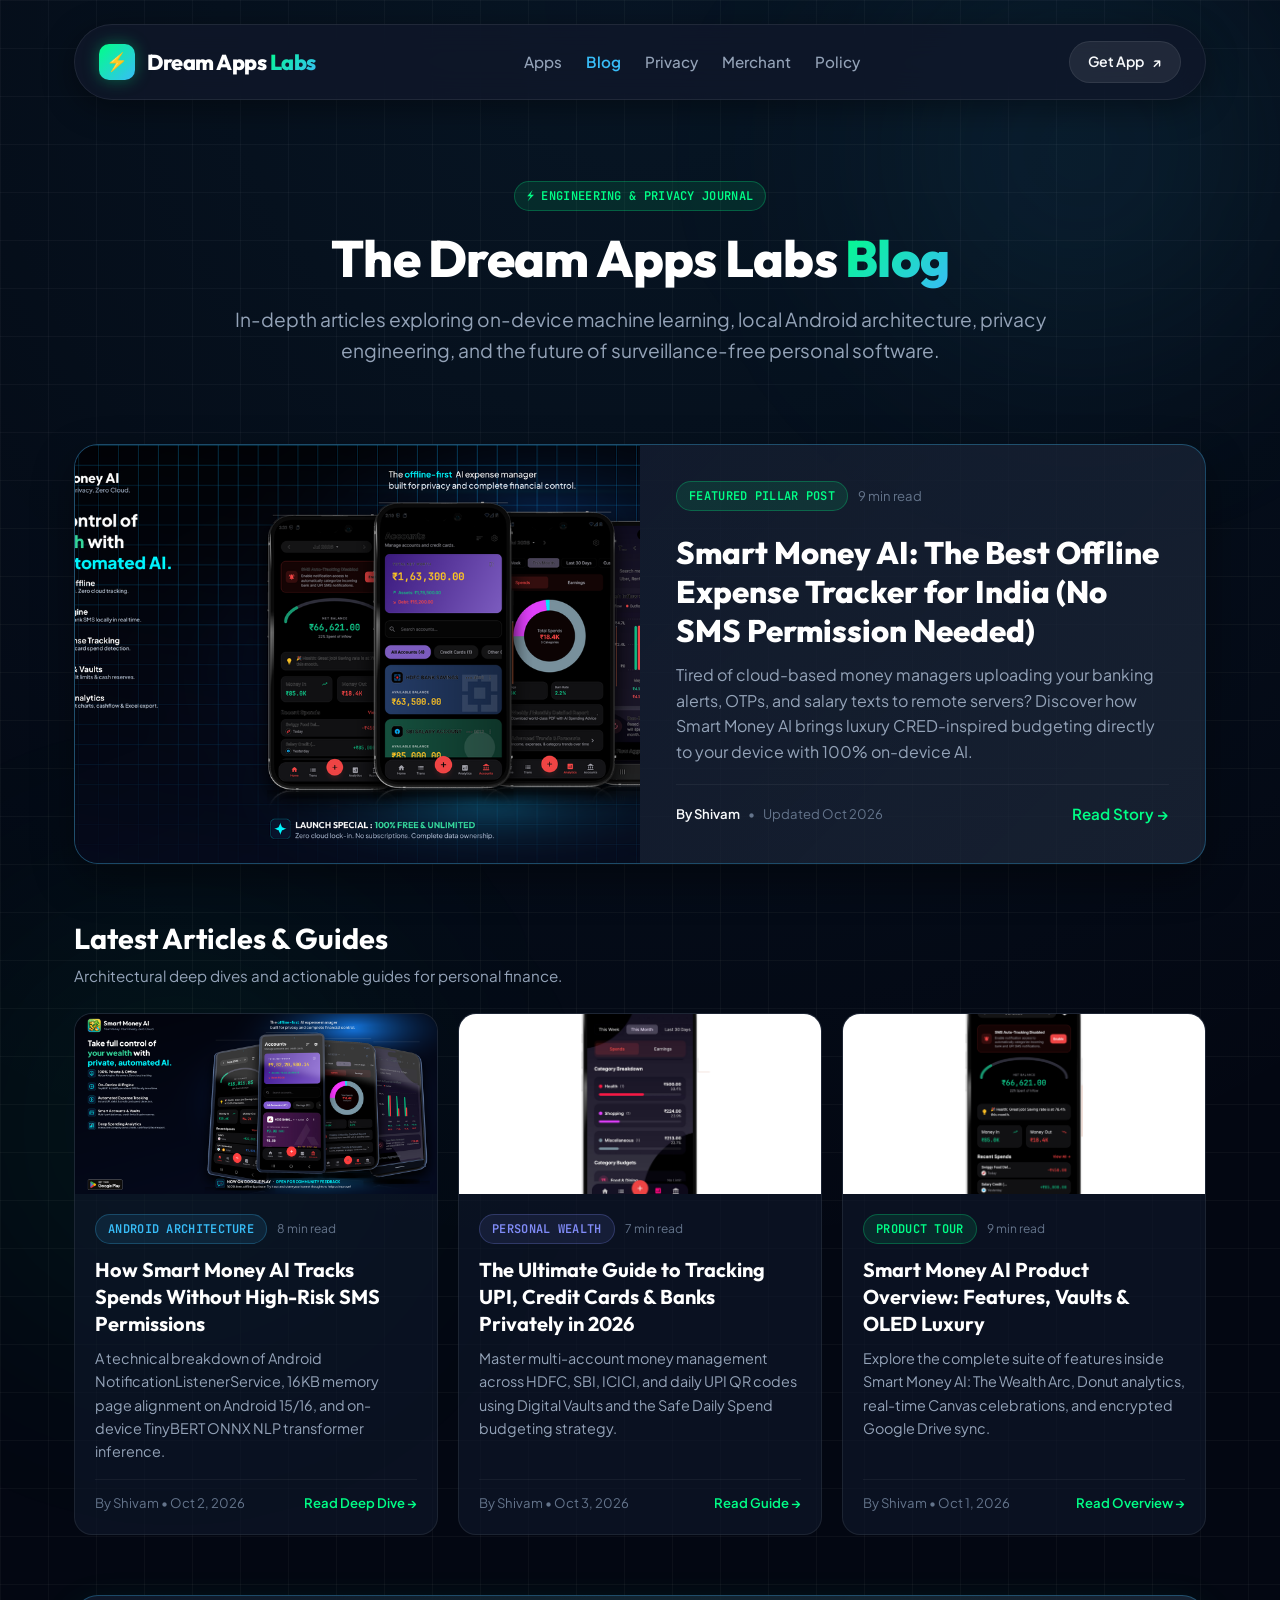
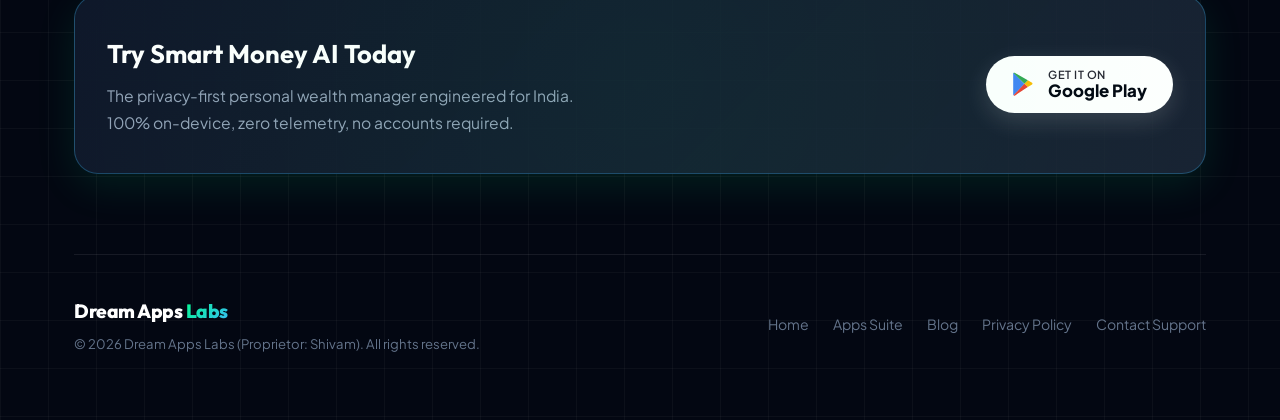
==== docs/blog/index.html @ 3242a73e "feat: add SEO blog hub, high-ranking pillar articles, and search sitemap for Smart Money AI" ====
<!DOCTYPE html>
<html lang="en">
<head>
    <meta charset="UTF-8">
    <meta name="viewport" content="width=device-width, initial-scale=1.0">
    <title>Blog & Technical Insights | Dream Apps Labs</title>
    <meta name="description" content="Engineering deep dives, on-device AI tutorials, personal finance guides, and mobile privacy insights from the makers of Smart Money AI at Dream Apps Labs.">
    <meta name="keywords" content="dream apps labs blog, smart money ai blog, offline expense tracker guide, on-device ai android, upi tracking privacy, personal finance india">
    <link rel="canonical" href="https://dreamappslabs.space/blog/">

    <!-- Open Graph -->
    <meta property="og:site_name" content="Dream Apps Labs">
    <meta property="og:type" content="website">
    <meta property="og:url" content="https://dreamappslabs.space/blog/">
    <meta property="og:title" content="Dream Apps Labs Blog — Privacy, AI & Personal Wealth Engineering">
    <meta property="og:description" content="Read our latest insights on on-device machine learning, zero-cloud Android utility architecture, and tracking money without surveillance.">
    <meta property="og:image" content="https://dreamappslabs.space/assets/og_banner_1200x630.png">
    <meta property="og:image:width" content="1200">
    <meta property="og:image:height" content="630">

    <!-- Twitter / X -->
    <meta name="twitter:card" content="summary_large_image">
    <meta name="twitter:title" content="Dream Apps Labs Blog — Privacy & Engineering Insights">
    <meta name="twitter:description" content="Explore on-device AI, financial privacy, and zero-cloud architecture from Dream Apps Labs.">
    <meta name="twitter:image" content="https://dreamappslabs.space/assets/og_banner_1200x630.png">

    <!-- Favicons -->
    <link rel="icon" type="image/png" sizes="32x32" href="../assets/app_icon_512.png">
    <link rel="icon" type="image/png" sizes="192x192" href="../assets/app_icon_512.png">
    <link rel="apple-touch-icon" sizes="180x180" href="../assets/app_icon_512.png">
    <meta name="theme-color" content="#030712">

    <!-- Fonts -->
    <link rel="preconnect" href="https://fonts.googleapis.com">
    <link rel="preconnect" href="https://fonts.gstatic.com" crossorigin>
    <link href="https://fonts.googleapis.com/css2?family=JetBrains+Mono:wght@400;600;700&family=Outfit:wght@400;500;600;700;800&family=Plus+Jakarta+Sans:wght@300;400;500;600;700&display=swap" rel="stylesheet">
    
    <link rel="stylesheet" href="../assets/blog.css">

    <!-- Structured Data -->
    <script type="application/ld+json">
    {
      "@context": "https://schema.org",
      "@type": "Blog",
      "name": "Dream Apps Labs Insights & Engineering Blog",
      "url": "https://dreamappslabs.space/blog/",
      "description": "Engineering deep dives, on-device AI tutorials, personal finance guides, and mobile privacy insights from the makers of Smart Money AI at Dream Apps Labs.",
      "publisher": {
        "@type": "Organization",
        "name": "Dream Apps Labs",
        "url": "https://dreamappslabs.space/",
        "logo": {
          "@type": "ImageObject",
          "url": "https://dreamappslabs.space/assets/app_icon_512.png"
        }
      },
      "blogPost": [
        {
          "@type": "BlogPosting",
          "headline": "Smart Money AI: The Best Offline Expense Tracker App in India (No SMS Permission Needed)",
          "url": "https://dreamappslabs.space/blog/smart-money-ai-best-offline-expense-tracker-india.html",
          "datePublished": "2026-10-01T10:00:00+05:30"
        },
        {
          "@type": "BlogPosting",
          "headline": "How Smart Money AI Tracks Spends Without High-Risk SMS Permissions",
          "url": "https://dreamappslabs.space/blog/how-smart-money-ai-tracks-expenses-without-sms-permission.html",
          "datePublished": "2026-10-02T11:00:00+05:30"
        },
        {
          "@type": "BlogPosting",
          "headline": "The Ultimate Guide to Tracking UPI, Credit Card & Bank Expenses Privately in 2026",
          "url": "https://dreamappslabs.space/blog/guide-to-tracking-upi-credit-card-expenses-privately.html",
          "datePublished": "2026-10-03T14:00:00+05:30"
        }
      ]
    }
    </script>
</head>
<body>

    <div class="ambient-glow-1"></div>
    <div class="ambient-glow-2"></div>

    <div class="container">
        
        <!-- Header Navigation -->
        <header class="site-header">
            <a href="../" class="brand-container">
                <div class="brand-icon">⚡</div>
                <div class="logo">Dream Apps<span> Labs</span></div>
            </a>

            <nav class="nav-links">
                <a href="../#apps">Apps</a>
                <a href="./" class="active">Blog</a>
                <a href="../#philosophy">Privacy</a>
                <a href="../#compliance">Merchant</a>
                <a href="../policy/smart-money/privacy-policy.html">Policy</a>
            </nav>

            <a href="https://play.google.com/store/apps/details?id=com.expensemanagerai" target="_blank" rel="noopener noreferrer" class="header-btn">
                <span>Get App</span>
                <span>↗</span>
            </a>
        </header>

        <!-- Blog Hero Section -->
        <section class="blog-hub-hero">
            <div class="pill pill-emerald" style="margin-bottom: 18px;">
                <span>⚡ Engineering & Privacy Journal</span>
            </div>
            <h1>The Dream Apps Labs <span>Blog</span></h1>
            <p>
                In-depth articles exploring on-device machine learning, local Android architecture, privacy engineering, and the future of surveillance-free personal software.
            </p>
        </section>

        <!-- Featured Flagship Post -->
        <a href="smart-money-ai-best-offline-expense-tracker-india.html" class="featured-article-card">
            <img src="../assets/blog/blog_hero_privacy_expense_tracker.png" alt="Smart Money AI - The Best Offline Expense Tracker" class="featured-card-img">
            <div class="featured-card-body">
                <div style="display: flex; gap: 10px; align-items: center; margin-bottom: 8px;">
                    <span class="pill pill-emerald">Featured Pillar Post</span>
                    <span style="font-size: 0.82rem; color: var(--text-muted);">9 min read</span>
                </div>
                <h2 class="featured-card-title">Smart Money AI: The Best Offline Expense Tracker for India (No SMS Permission Needed)</h2>
                <p class="featured-card-snippet">
                    Tired of cloud-based money managers uploading your banking alerts, OTPs, and salary texts to remote servers? Discover how Smart Money AI brings luxury CRED-inspired budgeting directly to your device with 100% on-device AI.
                </p>
                <div class="blog-card-footer" style="padding-top: 16px;">
                    <div style="display: flex; align-items: center; gap: 8px;">
                        <span style="color: var(--text-primary); font-weight: 600;">By Shivam</span>
                        <span>•</span>
                        <span>Updated Oct 2026</span>
                    </div>
                    <span class="read-more-link" style="font-size: 0.95rem;">Read Story →</span>
                </div>
            </div>
        </a>

        <!-- Latest Articles Grid -->
        <div style="margin-bottom: 24px;">
            <h3 style="font-family: 'Outfit', sans-serif; font-size: 1.8rem; font-weight: 700; color: #ffffff;">Latest Articles & Guides</h3>
            <p style="color: var(--text-secondary); font-size: 0.95rem;">Architectural deep dives and actionable guides for personal finance.</p>
        </div>

        <div class="related-posts-grid" style="margin-bottom: 60px;">
            
            <!-- Article Card 2 -->
            <a href="how-smart-money-ai-tracks-expenses-without-sms-permission.html" class="blog-card">
                <img src="../assets/blog/blog_hero_notification_ai.png" alt="How Smart Money AI Tracks Spends Without SMS" class="blog-card-img">
                <div class="blog-card-body">
                    <div class="blog-card-meta">
                        <span class="pill pill-blue">Android Architecture</span>
                        <span style="font-size: 0.75rem; color: var(--text-muted);">8 min read</span>
                    </div>
                    <h3 class="blog-card-title">How Smart Money AI Tracks Spends Without High-Risk SMS Permissions</h3>
                    <p class="blog-card-snippet">
                        A technical breakdown of Android NotificationListenerService, 16KB memory page alignment on Android 15/16, and on-device TinyBERT ONNX NLP transformer inference.
                    </p>
                    <div class="blog-card-footer">
                        <span>By Shivam • Oct 2, 2026</span>
                        <span class="read-more-link">Read Deep Dive →</span>
                    </div>
                </div>
            </a>

            <!-- Article Card 3 -->
            <a href="guide-to-tracking-upi-credit-card-expenses-privately.html" class="blog-card">
                <img src="../assets/blog/category_breakdown_screen.png" alt="Guide to Tracking UPI Expenses Privately" class="blog-card-img">
                <div class="blog-card-body">
                    <div class="blog-card-meta">
                        <span class="pill pill-purple">Personal Wealth</span>
                        <span style="font-size: 0.75rem; color: var(--text-muted);">7 min read</span>
                    </div>
                    <h3 class="blog-card-title">The Ultimate Guide to Tracking UPI, Credit Cards & Banks Privately in 2026</h3>
                    <p class="blog-card-snippet">
                        Master multi-account money management across HDFC, SBI, ICICI, and daily UPI QR codes using Digital Vaults and the Safe Daily Spend budgeting strategy.
                    </p>
                    <div class="blog-card-footer">
                        <span>By Shivam • Oct 3, 2026</span>
                        <span class="read-more-link">Read Guide →</span>
                    </div>
                </div>
            </a>

            <!-- Article Card 1 (Repeated in Grid for symmetry) -->
            <a href="smart-money-ai-best-offline-expense-tracker-india.html" class="blog-card">
                <img src="../assets/blog/timeline_home_screen.png" alt="Smart Money AI Features" class="blog-card-img">
                <div class="blog-card-body">
                    <div class="blog-card-meta">
                        <span class="pill pill-emerald">Product Tour</span>
                        <span style="font-size: 0.75rem; color: var(--text-muted);">9 min read</span>
                    </div>
                    <h3 class="blog-card-title">Smart Money AI Product Overview: Features, Vaults & OLED Luxury</h3>
                    <p class="blog-card-snippet">
                        Explore the complete suite of features inside Smart Money AI: The Wealth Arc, Donut analytics, real-time Canvas celebrations, and encrypted Google Drive sync.
                    </p>
                    <div class="blog-card-footer">
                        <span>By Shivam • Oct 1, 2026</span>
                        <span class="read-more-link">Read Overview →</span>
                    </div>
                </div>
            </a>

        </div>

        <!-- Download Banner -->
        <section class="download-cta-card">
            <div class="download-cta-text">
                <h3>Try Smart Money AI Today</h3>
                <p>The privacy-first personal wealth manager engineered for India. 100% on-device, zero telemetry, no accounts required.</p>
            </div>
            <a href="https://play.google.com/store/apps/details?id=com.expensemanagerai" target="_blank" rel="noopener noreferrer" class="btn-playstore">
                <svg width="24" height="24" viewBox="0 0 512 512">
                    <path fill="#4285F4" d="M32.5 13.7c-4.4 4.7-7 11.5-7 19.8v445c0 8.3 2.6 15.1 7 19.8l232-242.3L32.5 13.7z"/>
                    <path fill="#FBBC04" d="M336.8 322.2l-72.3-73.9 72.3-73.9 83.2 47.4c23.7 13.5 23.7 35.6 0 49.1l-83.2 47.4z"/>
                    <path fill="#EA4335" d="M336.8 322.2L264.5 248.3 32.5 498.3c7.8 8.3 20.6 9.3 34.6 1.4l269.7-177.5z"/>
                    <path fill="#34A853" d="M336.8 174.4L67.1 22.3c-14-7.9-26.8-6.9-34.6 1.4l232 224.6 72.3-73.9z"/>
                </svg>
                <div style="text-align: left; line-height: 1.15;">
                    <span style="font-size: 0.7rem; text-transform: uppercase; letter-spacing: 0.5px; opacity: 0.85; display: block; font-weight: 600;">GET IT ON</span>
                    <span style="font-size: 1.05rem; font-weight: 800;">Google Play</span>
                </div>
            </a>
        </section>

        <!-- Footer -->
        <footer>
            <div class="footer-brand">
                <div class="logo" style="font-size: 1.2rem;">Dream Apps<span> Labs</span></div>
                <div style="font-size: 0.82rem; color: var(--text-muted);">&copy; 2026 Dream Apps Labs (Proprietor: Shivam). All rights reserved.</div>
            </div>

            <div class="footer-links">
                <a href="../">Home</a>
                <a href="../#apps">Apps Suite</a>
                <a href="./">Blog</a>
                <a href="../policy/smart-money/privacy-policy.html">Privacy Policy</a>
                <a href="mailto:dreamapps1947@gmail.com">Contact Support</a>
            </div>
        </footer>

    </div>

</body>
</html>
---- docs/assets/blog.css ----
/* ==========================================================================
   Dream Apps Labs — Luxury Tech Blog & Article Styling
   Theme: True OLED Black, Glassmorphism, Neon Accents, JetBrains Mono
   ========================================================================== */

:root {
    --bg-color: #030712;
    --bg-surface: rgba(15, 23, 42, 0.65);
    --bg-surface-elevated: rgba(30, 41, 59, 0.75);
    --bg-surface-hover: rgba(30, 41, 59, 0.9);
    --grid-color: rgba(255, 255, 255, 0.035);
    --text-primary: #f8fafc;
    --text-secondary: #94a3b8;
    --text-muted: #64748b;
    --accent-green: #10b981;
    --accent-emerald: #00ff87;
    --accent-blue: #38bdf8;
    --accent-purple: #818cf8;
    --accent-amber: #fbbf24;
    --accent-rose: #f43f5e;
    --card-border: rgba(255, 255, 255, 0.08);
    --card-border-glow: rgba(56, 189, 248, 0.3);
    --glow-color: rgba(56, 189, 248, 0.15);
}

* {
    box-sizing: border-box;
    margin: 0;
    padding: 0;
}

html {
    scroll-behavior: smooth;
}

body {
    font-family: 'Plus Jakarta Sans', -apple-system, BlinkMacSystemFont, 'Segoe UI', Roboto, sans-serif;
    background-color: var(--bg-color);
    background-image: 
        radial-gradient(circle at 50% 0%, rgba(56, 189, 248, 0.08) 0%, transparent 60%),
        linear-gradient(to right, var(--grid-color) 1px, transparent 1px),
        linear-gradient(to bottom, var(--grid-color) 1px, transparent 1px);
    background-size: 100% 100%, 48px 48px, 48px 48px;
    color: var(--text-primary);
    min-height: 100vh;
    line-height: 1.7;
    overflow-x: hidden;
}

/* Ambient Background Light Orbs */
.ambient-glow-1 {
    position: absolute;
    top: -150px;
    right: -100px;
    width: 600px;
    height: 600px;
    border-radius: 50%;
    background: radial-gradient(circle, rgba(56, 189, 248, 0.12) 0%, transparent 70%);
    z-index: -1;
    filter: blur(100px);
    pointer-events: none;
}

.ambient-glow-2 {
    position: absolute;
    top: 800px;
    left: -150px;
    width: 650px;
    height: 650px;
    border-radius: 50%;
    background: radial-gradient(circle, rgba(0, 255, 135, 0.08) 0%, transparent 70%);
    z-index: -1;
    filter: blur(100px);
    pointer-events: none;
}

.container {
    max-width: 1180px;
    margin: 0 auto;
    padding: 24px;
    position: relative;
}

.article-container {
    max-width: 880px;
    margin: 0 auto;
    padding: 24px 20px;
    position: relative;
}

/* Navigation Bar */
header.site-header {
    display: flex;
    justify-content: space-between;
    align-items: center;
    padding: 16px 24px;
    margin-bottom: 40px;
    background: rgba(15, 23, 42, 0.8);
    backdrop-filter: blur(16px);
    border: 1px solid var(--card-border);
    border-radius: 100px;
    position: sticky;
    top: 20px;
    z-index: 100;
    box-shadow: 0 8px 32px 0 rgba(0, 0, 0, 0.4);
}

.brand-container {
    display: flex;
    align-items: center;
    gap: 12px;
    text-decoration: none;
}

.brand-icon {
    width: 36px;
    height: 36px;
    border-radius: 10px;
    background: linear-gradient(135deg, #00ff87 0%, #38bdf8 100%);
    display: flex;
    align-items: center;
    justify-content: center;
    color: #030712;
    font-size: 1.1rem;
    font-weight: 800;
    box-shadow: 0 0 16px rgba(0, 255, 135, 0.35);
}

.logo {
    font-family: 'Outfit', sans-serif;
    font-size: 1.35rem;
    font-weight: 800;
    letter-spacing: -0.5px;
    color: #ffffff;
}

.logo span {
    background: linear-gradient(135deg, var(--accent-emerald) 0%, var(--accent-blue) 100%);
    -webkit-background-clip: text;
    -webkit-text-fill-color: transparent;
}

.nav-links {
    display: flex;
    align-items: center;
    gap: 24px;
}

.nav-links a {
    color: var(--text-secondary);
    text-decoration: none;
    font-size: 0.95rem;
    font-weight: 500;
    transition: color 0.2s ease;
}

.nav-links a:hover,
.nav-links a.active {
    color: var(--text-primary);
}

.nav-links a.active {
    color: var(--accent-blue);
    font-weight: 600;
}

.header-btn {
    display: inline-flex;
    align-items: center;
    gap: 8px;
    background: rgba(255, 255, 255, 0.08);
    color: var(--text-primary);
    border: 1px solid var(--card-border);
    padding: 8px 18px;
    border-radius: 100px;
    font-size: 0.88rem;
    font-weight: 600;
    text-decoration: none;
    transition: all 0.2s ease;
}

.header-btn:hover {
    background: rgba(255, 255, 255, 0.16);
    border-color: rgba(255, 255, 255, 0.25);
    transform: translateY(-1px);
}

/* Breadcrumbs */
.breadcrumbs {
    display: flex;
    align-items: center;
    gap: 8px;
    font-size: 0.85rem;
    color: var(--text-muted);
    margin-bottom: 24px;
    flex-wrap: wrap;
}

.breadcrumbs a {
    color: var(--text-secondary);
    text-decoration: none;
    transition: color 0.2s;
}

.breadcrumbs a:hover {
    color: var(--accent-blue);
}

.breadcrumbs .separator {
    color: var(--text-muted);
}

/* Category & Status Pills */
.pill {
    display: inline-flex;
    align-items: center;
    gap: 6px;
    font-family: 'JetBrains Mono', monospace;
    font-size: 0.75rem;
    font-weight: 600;
    padding: 4px 12px;
    border-radius: 100px;
    letter-spacing: 0.3px;
    text-transform: uppercase;
}

.pill-emerald {
    background: rgba(0, 255, 135, 0.1);
    color: var(--accent-emerald);
    border: 1px solid rgba(0, 255, 135, 0.25);
}

.pill-blue {
    background: rgba(56, 189, 248, 0.1);
    color: var(--accent-blue);
    border: 1px solid rgba(56, 189, 248, 0.25);
}

.pill-purple {
    background: rgba(129, 140, 248, 0.1);
    color: var(--accent-purple);
    border: 1px solid rgba(129, 140, 248, 0.25);
}

.pill-amber {
    background: rgba(251, 191, 36, 0.1);
    color: var(--accent-amber);
    border: 1px solid rgba(251, 191, 36, 0.25);
}

/* Blog Article Header */
.article-header {
    display: block !important;
    position: static !important;
    background: transparent !important;
    border: none !important;
    border-radius: 0 !important;
    box-shadow: none !important;
    padding: 0 !important;
    margin-bottom: 36px;
    width: 100%;
}

.article-meta-top {
    display: flex;
    align-items: center;
    gap: 12px;
    margin-bottom: 18px;
    flex-wrap: wrap;
}

.article-title {
    font-family: 'Outfit', sans-serif;
    font-size: 2.75rem;
    font-weight: 800;
    line-height: 1.2;
    letter-spacing: -0.75px;
    color: #ffffff;
    margin-bottom: 20px;
}

.article-title span {
    background: linear-gradient(135deg, var(--accent-emerald) 0%, var(--accent-blue) 100%);
    -webkit-background-clip: text;
    -webkit-text-fill-color: transparent;
}

.article-lead {
    font-size: 1.25rem;
    color: var(--text-secondary);
    line-height: 1.6;
    margin-bottom: 28px;
}

.author-bar {
    display: flex;
    align-items: center;
    justify-content: space-between;
    padding: 16px 20px;
    background: var(--bg-surface);
    border: 1px solid var(--card-border);
    border-radius: 16px;
    flex-wrap: wrap;
    gap: 16px;
}

.author-info {
    display: flex;
    align-items: center;
    gap: 12px;
}

.author-avatar {
    width: 44px;
    height: 44px;
    border-radius: 50%;
    background: linear-gradient(135deg, #10b981 0%, #38bdf8 100%);
    display: flex;
    align-items: center;
    justify-content: center;
    font-family: 'Outfit', sans-serif;
    font-weight: 700;
    font-size: 1.1rem;
    color: #030712;
}

.author-meta h4 {
    font-size: 0.95rem;
    font-weight: 700;
    color: var(--text-primary);
}

.author-meta p {
    font-size: 0.8rem;
    color: var(--text-muted);
}

.article-stats {
    display: flex;
    align-items: center;
    gap: 20px;
    font-size: 0.85rem;
    color: var(--text-secondary);
}

.article-stats span {
    display: flex;
    align-items: center;
    gap: 6px;
}

/* Feature Image */
.article-featured-image {
    width: 100%;
    border-radius: 20px;
    border: 1px solid var(--card-border);
    overflow: hidden;
    margin-bottom: 40px;
    box-shadow: 0 20px 50px rgba(0, 0, 0, 0.6);
    background: rgba(15, 23, 42, 0.4);
}

.article-featured-image img {
    width: 100%;
    height: auto;
    display: block;
    object-fit: cover;
}

/* Table of Contents */
.toc-box {
    background: linear-gradient(135deg, rgba(15, 23, 42, 0.9) 0%, rgba(30, 41, 59, 0.5) 100%);
    border: 1px solid var(--card-border-glow);
    border-radius: 16px;
    padding: 24px;
    margin-bottom: 40px;
}

.toc-title {
    font-family: 'Outfit', sans-serif;
    font-size: 1.1rem;
    font-weight: 700;
    color: var(--accent-blue);
    display: flex;
    align-items: center;
    gap: 8px;
    margin-bottom: 14px;
}

.toc-list {
    list-style: none;
    display: flex;
    flex-direction: column;
    gap: 8px;
}

.toc-list li a {
    color: var(--text-secondary);
    text-decoration: none;
    font-size: 0.92rem;
    transition: all 0.2s ease;
    display: inline-flex;
    align-items: center;
    gap: 8px;
}

.toc-list li a:hover {
    color: var(--accent-emerald);
    transform: translateX(4px);
}

/* Article Content Typography */
.article-content {
    font-size: 1.08rem;
    color: #e2e8f0;
    line-height: 1.85;
}

.article-content p {
    margin-bottom: 24px;
}

.article-content h2 {
    font-family: 'Outfit', sans-serif;
    font-size: 1.95rem;
    font-weight: 700;
    color: #ffffff;
    margin-top: 48px;
    margin-bottom: 18px;
    letter-spacing: -0.5px;
    position: relative;
    padding-bottom: 8px;
    border-bottom: 1px solid rgba(255, 255, 255, 0.08);
}

.article-content h3 {
    font-family: 'Outfit', sans-serif;
    font-size: 1.45rem;
    font-weight: 600;
    color: #f1f5f9;
    margin-top: 36px;
    margin-bottom: 14px;
}

.article-content ul,
.article-content ol {
    margin-bottom: 24px;
    padding-left: 24px;
}

.article-content li {
    margin-bottom: 10px;
    color: #cbd5e1;
}

.article-content strong {
    color: #ffffff;
    font-weight: 600;
}

.article-content a {
    color: var(--accent-blue);
    text-decoration: underline;
    text-underline-offset: 3px;
    transition: color 0.2s;
}

.article-content a:hover {
    color: var(--accent-emerald);
}

/* Callout Box */
.callout {
    background: rgba(15, 23, 42, 0.85);
    border-radius: 16px;
    padding: 22px 24px;
    margin: 32px 0;
    border-left: 4px solid var(--accent-emerald);
    border-top: 1px solid var(--card-border);
    border-right: 1px solid var(--card-border);
    border-bottom: 1px solid var(--card-border);
}

.callout-title {
    font-family: 'Outfit', sans-serif;
    font-weight: 700;
    font-size: 1.05rem;
    display: flex;
    align-items: center;
    gap: 8px;
    margin-bottom: 10px;
}

.callout-emerald {
    border-left-color: var(--accent-emerald);
}
.callout-emerald .callout-title {
    color: var(--accent-emerald);
}

.callout-blue {
    border-left-color: var(--accent-blue);
}
.callout-blue .callout-title {
    color: var(--accent-blue);
}

.callout-amber {
    border-left-color: var(--accent-amber);
}
.callout-amber .callout-title {
    color: var(--accent-amber);
}

.callout p:last-child {
    margin-bottom: 0;
}

/* Code Snippet / Terminal Style */
pre.code-block {
    background: #090d16;
    border: 1px solid var(--card-border);
    border-radius: 14px;
    padding: 20px;
    margin: 28px 0;
    overflow-x: auto;
    font-family: 'JetBrains Mono', monospace;
    font-size: 0.9rem;
    line-height: 1.6;
    color: #38bdf8;
    box-shadow: inset 0 2px 8px rgba(0, 0, 0, 0.4);
}

code.inline-code {
    font-family: 'JetBrains Mono', monospace;
    background: rgba(56, 189, 248, 0.12);
    color: var(--accent-blue);
    padding: 2px 6px;
    border-radius: 6px;
    font-size: 0.88em;
}

/* Comparison Table */
.table-wrapper {
    overflow-x: auto;
    margin: 36px 0;
    border: 1px solid var(--card-border);
    border-radius: 16px;
    background: rgba(15, 23, 42, 0.6);
}

.comparison-table {
    width: 100%;
    border-collapse: collapse;
    text-align: left;
    font-size: 0.95rem;
}

.comparison-table th {
    background: rgba(30, 41, 59, 0.9);
    padding: 16px 20px;
    font-family: 'Outfit', sans-serif;
    font-weight: 700;
    color: #ffffff;
    border-bottom: 2px solid rgba(255, 255, 255, 0.1);
}

.comparison-table td {
    padding: 14px 20px;
    border-bottom: 1px solid rgba(255, 255, 255, 0.05);
    color: var(--text-secondary);
}

.comparison-table tr:hover td {
    background: rgba(255, 255, 255, 0.02);
}

.check-green {
    color: var(--accent-emerald);
    font-weight: 700;
}

.cross-red {
    color: var(--accent-rose);
    font-weight: 700;
}

/* Metric / Stat Cards Grid */
.stat-highlight-grid {
    display: grid;
    grid-template-columns: repeat(auto-fit, minmax(180px, 1fr));
    gap: 16px;
    margin: 32px 0;
}

.stat-highlight-card {
    background: var(--bg-surface);
    border: 1px solid var(--card-border);
    border-radius: 16px;
    padding: 20px;
    text-align: center;
    transition: transform 0.2s ease;
}

.stat-highlight-card:hover {
    transform: translateY(-2px);
    border-color: var(--card-border-glow);
}

.stat-highlight-value {
    font-family: 'JetBrains Mono', monospace;
    font-size: 1.8rem;
    font-weight: 700;
    color: var(--accent-emerald);
    margin-bottom: 6px;
}

.stat-highlight-label {
    font-size: 0.82rem;
    color: var(--text-secondary);
    text-transform: uppercase;
    letter-spacing: 0.5px;
    font-weight: 600;
}

/* In-Article Screenshots */
.article-image-box {
    margin: 36px 0;
    text-align: center;
}

.article-image-box img {
    max-width: 100%;
    height: auto;
    border-radius: 16px;
    border: 1px solid var(--card-border);
    box-shadow: 0 16px 40px rgba(0, 0, 0, 0.5);
    background: #000000;
}

.article-image-box .caption {
    font-size: 0.85rem;
    color: var(--text-muted);
    margin-top: 10px;
    font-style: italic;
}

/* App Download CTA Card */
.download-cta-card {
    background: linear-gradient(135deg, rgba(15, 23, 42, 0.95) 0%, rgba(30, 41, 59, 0.8) 100%);
    border: 1px solid var(--card-border-glow);
    border-radius: 24px;
    padding: 36px 32px;
    margin: 48px 0;
    display: flex;
    align-items: center;
    justify-content: space-between;
    gap: 28px;
    flex-wrap: wrap;
    box-shadow: 0 12px 40px rgba(0, 255, 135, 0.1);
    position: relative;
    overflow: hidden;
}

.download-cta-card::before {
    content: '';
    position: absolute;
    top: -50%;
    left: -50%;
    width: 200%;
    height: 200%;
    background: radial-gradient(circle, rgba(0, 255, 135, 0.05) 0%, transparent 60%);
    pointer-events: none;
}

.download-cta-text h3 {
    font-family: 'Outfit', sans-serif;
    font-size: 1.6rem;
    font-weight: 700;
    color: #ffffff;
    margin-bottom: 8px;
}

.download-cta-text p {
    color: var(--text-secondary);
    font-size: 0.98rem;
    margin-bottom: 0;
    max-width: 500px;
}

.btn-playstore {
    display: inline-flex;
    align-items: center;
    gap: 12px;
    background: #ffffff;
    color: #030712;
    padding: 12px 26px;
    border-radius: 100px;
    font-weight: 700;
    text-decoration: none;
    box-shadow: 0 8px 24px rgba(255, 255, 255, 0.15);
    transition: all 0.2s ease;
    flex-shrink: 0;
}

.btn-playstore:hover {
    transform: translateY(-2px);
    box-shadow: 0 12px 30px rgba(0, 255, 135, 0.3);
    background: #f0fdf4;
}

/* FAQ Accordion Section */
.faq-section {
    margin: 48px 0;
}

.faq-title {
    font-family: 'Outfit', sans-serif;
    font-size: 1.8rem;
    font-weight: 700;
    color: #ffffff;
    margin-bottom: 24px;
}

.faq-card {
    background: var(--bg-surface);
    border: 1px solid var(--card-border);
    border-radius: 14px;
    padding: 20px 24px;
    margin-bottom: 14px;
    transition: border-color 0.2s;
}

.faq-card:hover {
    border-color: rgba(255, 255, 255, 0.2);
}

.faq-question {
    font-family: 'Outfit', sans-serif;
    font-size: 1.15rem;
    font-weight: 600;
    color: #ffffff;
    margin-bottom: 10px;
}

.faq-answer {
    color: var(--text-secondary);
    font-size: 0.98rem;
    line-height: 1.7;
}

/* Author Full Bio Box */
.author-bio-card {
    display: flex;
    gap: 20px;
    align-items: center;
    padding: 28px;
    background: var(--bg-surface);
    border: 1px solid var(--card-border);
    border-radius: 20px;
    margin: 48px 0;
}

.author-bio-avatar {
    width: 68px;
    height: 68px;
    border-radius: 50%;
    background: linear-gradient(135deg, #10b981 0%, #38bdf8 100%);
    display: flex;
    align-items: center;
    justify-content: center;
    font-family: 'Outfit', sans-serif;
    font-size: 1.8rem;
    font-weight: 800;
    color: #030712;
    flex-shrink: 0;
}

.author-bio-details h4 {
    font-family: 'Outfit', sans-serif;
    font-size: 1.2rem;
    font-weight: 700;
    color: #ffffff;
    margin-bottom: 6px;
}

.author-bio-details p {
    color: var(--text-secondary);
    font-size: 0.92rem;
    line-height: 1.6;
    margin-bottom: 0;
}

/* Related Posts Section */
.related-posts-section {
    margin-top: 60px;
    padding-top: 40px;
    border-top: 1px solid var(--card-border);
}

.related-posts-title {
    font-family: 'Outfit', sans-serif;
    font-size: 1.6rem;
    font-weight: 700;
    color: #ffffff;
    margin-bottom: 24px;
}

.related-posts-grid {
    display: grid;
    grid-template-columns: repeat(auto-fit, minmax(280px, 1fr));
    gap: 20px;
}

.blog-card {
    background: var(--bg-surface);
    border: 1px solid var(--card-border);
    border-radius: 18px;
    overflow: hidden;
    text-decoration: none;
    transition: all 0.25s ease;
    display: flex;
    flex-direction: column;
}

.blog-card:hover {
    transform: translateY(-4px);
    border-color: var(--card-border-glow);
    box-shadow: 0 16px 36px rgba(0, 0, 0, 0.4);
}

.blog-card-img {
    width: 100%;
    height: 180px;
    object-fit: cover;
    background: #090d16;
}

.blog-card-body {
    padding: 20px;
    display: flex;
    flex-direction: column;
    flex-grow: 1;
}

.blog-card-meta {
    display: flex;
    align-items: center;
    gap: 10px;
    margin-bottom: 12px;
}

.blog-card-title {
    font-family: 'Outfit', sans-serif;
    font-size: 1.25rem;
    font-weight: 700;
    color: #ffffff;
    line-height: 1.35;
    margin-bottom: 10px;
}

.blog-card-snippet {
    color: var(--text-secondary);
    font-size: 0.9rem;
    line-height: 1.6;
    margin-bottom: 16px;
    flex-grow: 1;
}

.blog-card-footer {
    display: flex;
    align-items: center;
    justify-content: space-between;
    font-size: 0.82rem;
    color: var(--text-muted);
    border-top: 1px solid rgba(255, 255, 255, 0.05);
    padding-top: 12px;
}

.read-more-link {
    color: var(--accent-emerald);
    font-weight: 600;
    display: flex;
    align-items: center;
    gap: 4px;
}

/* Blog Hub / Index Page Specifics */
.blog-hub-hero {
    text-align: center;
    padding: 40px 0 50px 0;
    max-width: 840px;
    margin: 0 auto;
}

.blog-hub-hero h1 {
    font-family: 'Outfit', sans-serif;
    font-size: 3.2rem;
    font-weight: 800;
    color: #ffffff;
    line-height: 1.15;
    margin-bottom: 16px;
    letter-spacing: -0.75px;
}

.blog-hub-hero h1 span {
    background: linear-gradient(135deg, var(--accent-emerald) 0%, var(--accent-blue) 100%);
    -webkit-background-clip: text;
    -webkit-text-fill-color: transparent;
}

.blog-hub-hero p {
    font-size: 1.2rem;
    color: var(--text-secondary);
    line-height: 1.6;
    margin-bottom: 28px;
}

.featured-article-card {
    background: linear-gradient(135deg, rgba(15, 23, 42, 0.9) 0%, rgba(30, 41, 59, 0.7) 100%);
    border: 1px solid var(--card-border-glow);
    border-radius: 24px;
    overflow: hidden;
    margin-bottom: 50px;
    display: grid;
    grid-template-columns: 1fr 1fr;
    text-decoration: none;
    transition: all 0.3s ease;
    box-shadow: 0 16px 40px rgba(0, 0, 0, 0.4);
}

.featured-article-card:hover {
    transform: translateY(-4px);
    box-shadow: 0 24px 60px rgba(0, 255, 135, 0.15);
}

.featured-card-img {
    width: 100%;
    height: 100%;
    min-height: 320px;
    object-fit: cover;
    background: #090d16;
}

.featured-card-body {
    padding: 36px;
    display: flex;
    flex-direction: column;
    justify-content: center;
}

.featured-card-title {
    font-family: 'Outfit', sans-serif;
    font-size: 1.95rem;
    font-weight: 800;
    color: #ffffff;
    line-height: 1.25;
    margin: 14px 0 12px 0;
}

.featured-card-snippet {
    color: var(--text-secondary);
    font-size: 1rem;
    line-height: 1.6;
    margin-bottom: 20px;
}

/* Footer */
footer {
    margin-top: 80px;
    padding: 40px 0;
    border-top: 1px solid var(--card-border);
    display: flex;
    justify-content: space-between;
    align-items: center;
    flex-wrap: wrap;
    gap: 20px;
}

.footer-brand {
    display: flex;
    flex-direction: column;
    gap: 6px;
}

.footer-links {
    display: flex;
    gap: 24px;
    flex-wrap: wrap;
}

.footer-links a {
    color: var(--text-muted);
    text-decoration: none;
    font-size: 0.88rem;
    transition: color 0.2s;
}

.footer-links a:hover {
    color: var(--text-primary);
}

/* Mobile Responsiveness */
@media (max-width: 900px) {
    .featured-article-card {
        grid-template-columns: 1fr;
    }
    .featured-card-img {
        min-height: 220px;
        max-height: 280px;
    }
    .article-title {
        font-size: 2.2rem;
    }
    .blog-hub-hero h1 {
        font-size: 2.4rem;
    }
}

@media (max-width: 640px) {
    header {
        border-radius: 20px;
        padding: 12px 18px;
    }
    .nav-links {
        display: none;
    }
    .article-title {
        font-size: 1.8rem;
    }
    .download-cta-card {
        flex-direction: column;
        align-items: flex-start;
        padding: 24px;
    }
    .btn-playstore {
        width: 100%;
        justify-content: center;
    }
    .author-bar {
        flex-direction: column;
        align-items: flex-start;
    }
    footer {
        flex-direction: column;
        align-items: flex-start;
    }
}
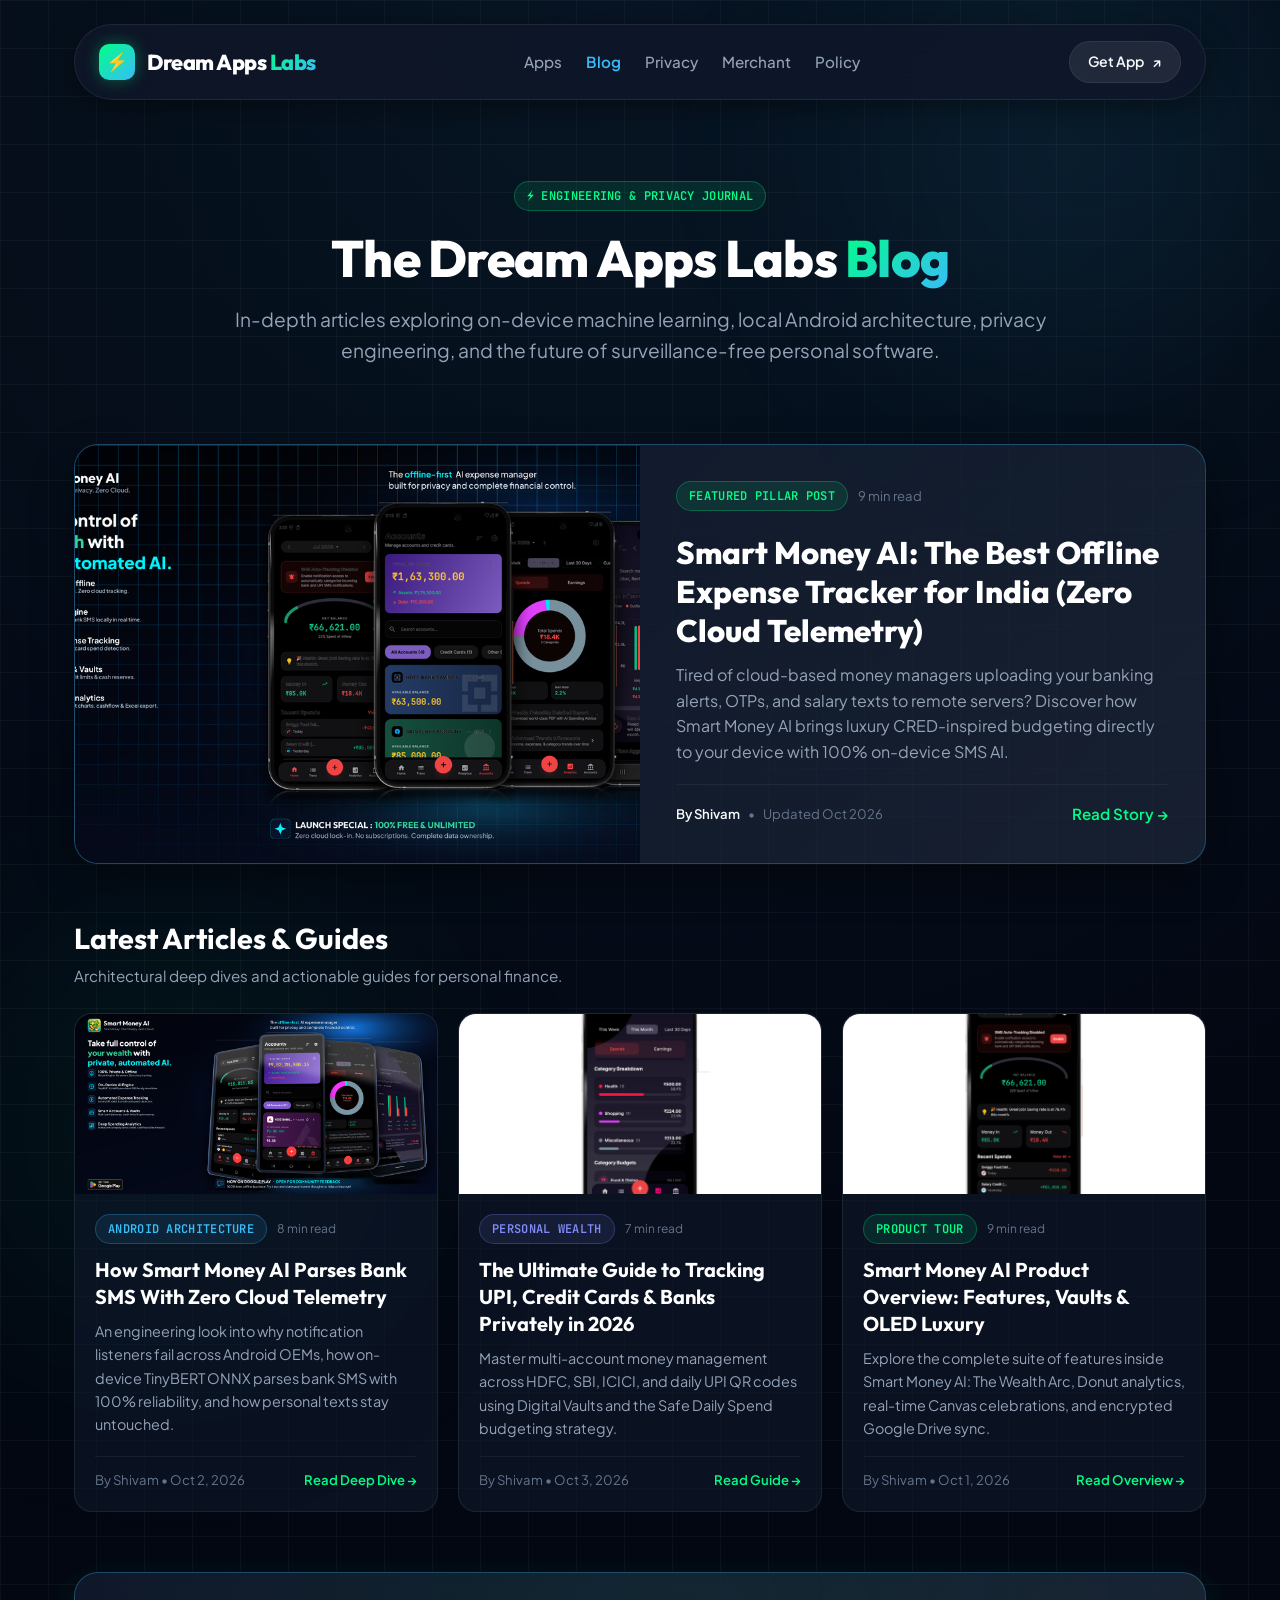
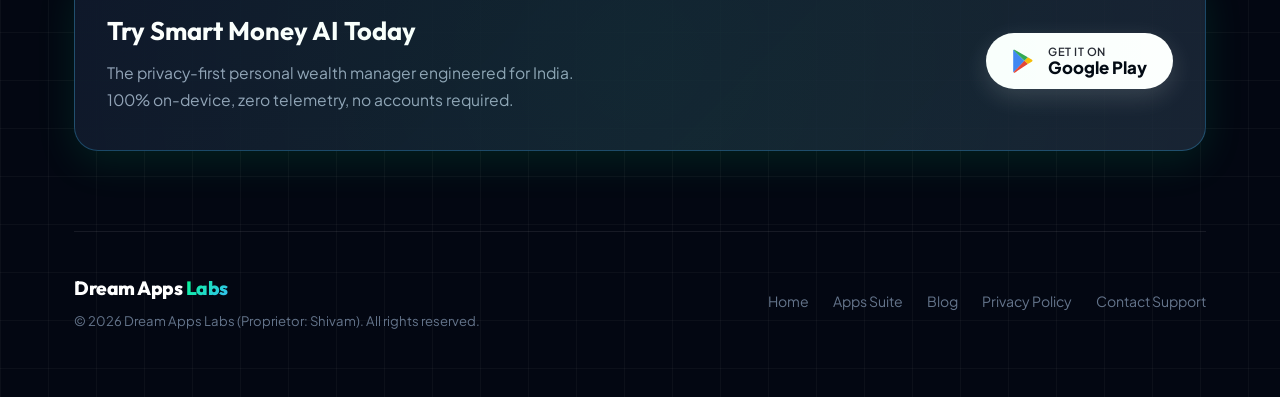
==== commit c8c5c747: "docs: align blog articles and homepage with reliable on-device SMS parsing architecture" ====
--- a/docs/blog/index.html
+++ b/docs/blog/index.html
@@ -124,9 +124,9 @@
                     <span class="pill pill-emerald">Featured Pillar Post</span>
                     <span style="font-size: 0.82rem; color: var(--text-muted);">9 min read</span>
                 </div>
-                <h2 class="featured-card-title">Smart Money AI: The Best Offline Expense Tracker for India (No SMS Permission Needed)</h2>
+                <h2 class="featured-card-title">Smart Money AI: The Best Offline Expense Tracker for India (Zero Cloud Telemetry)</h2>
                 <p class="featured-card-snippet">
-                    Tired of cloud-based money managers uploading your banking alerts, OTPs, and salary texts to remote servers? Discover how Smart Money AI brings luxury CRED-inspired budgeting directly to your device with 100% on-device AI.
+                    Tired of cloud-based money managers uploading your banking alerts, OTPs, and salary texts to remote servers? Discover how Smart Money AI brings luxury CRED-inspired budgeting directly to your device with 100% on-device SMS AI.
                 </p>
                 <div class="blog-card-footer" style="padding-top: 16px;">
                     <div style="display: flex; align-items: center; gap: 8px;">
@@ -148,16 +148,16 @@
         <div class="related-posts-grid" style="margin-bottom: 60px;">
             
             <!-- Article Card 2 -->
-            <a href="how-smart-money-ai-tracks-expenses-without-sms-permission.html" class="blog-card">
-                <img src="../assets/blog/blog_hero_notification_ai.png" alt="How Smart Money AI Tracks Spends Without SMS" class="blog-card-img">
+            <a href="how-smart-money-ai-parses-sms-with-zero-cloud-telemetry.html" class="blog-card">
+                <img src="../assets/blog/blog_hero_notification_ai.png" alt="How Smart Money AI Parses SMS With Zero Cloud Telemetry" class="blog-card-img">
                 <div class="blog-card-body">
                     <div class="blog-card-meta">
                         <span class="pill pill-blue">Android Architecture</span>
                         <span style="font-size: 0.75rem; color: var(--text-muted);">8 min read</span>
                     </div>
-                    <h3 class="blog-card-title">How Smart Money AI Tracks Spends Without High-Risk SMS Permissions</h3>
+                    <h3 class="blog-card-title">How Smart Money AI Parses Bank SMS With Zero Cloud Telemetry</h3>
                     <p class="blog-card-snippet">
-                        A technical breakdown of Android NotificationListenerService, 16KB memory page alignment on Android 15/16, and on-device TinyBERT ONNX NLP transformer inference.
+                        An engineering look into why notification listeners fail across Android OEMs, how on-device TinyBERT ONNX parses bank SMS with 100% reliability, and how personal texts stay untouched.
                     </p>
                     <div class="blog-card-footer">
                         <span>By Shivam • Oct 2, 2026</span>
